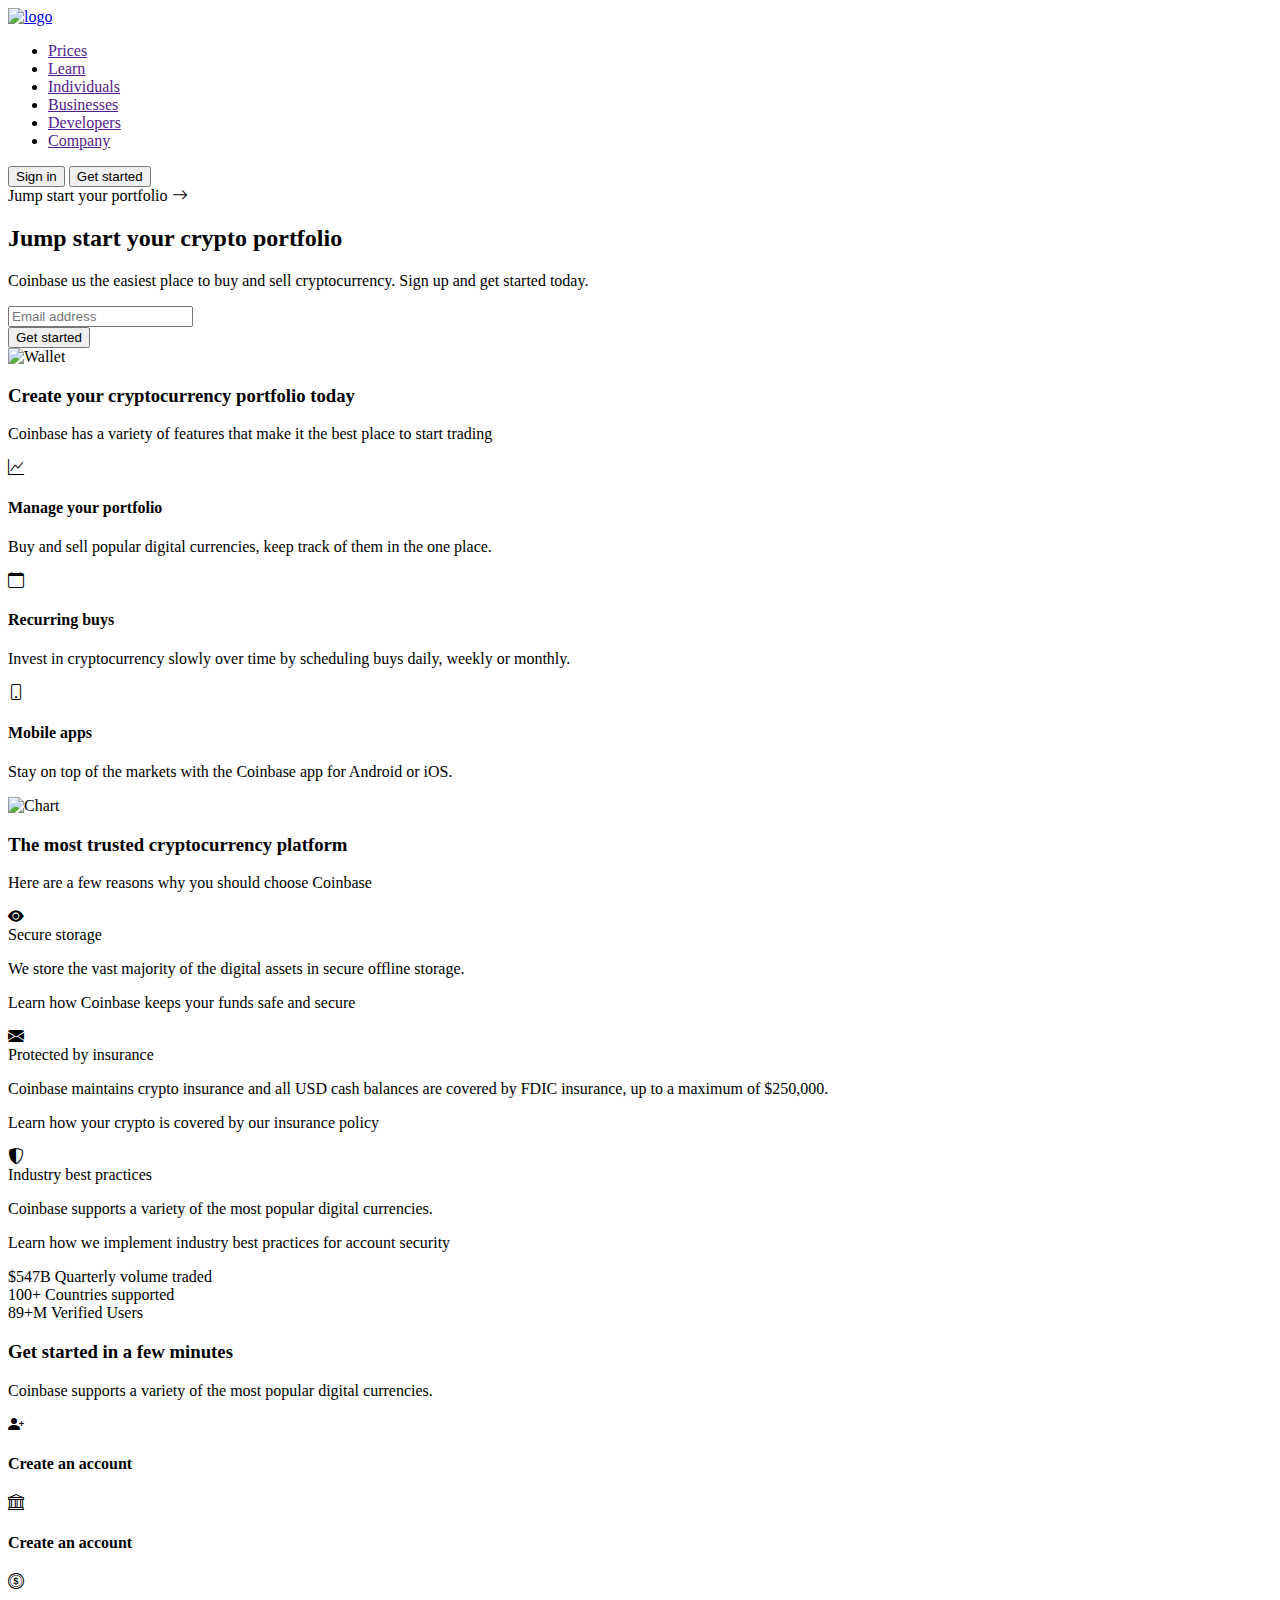
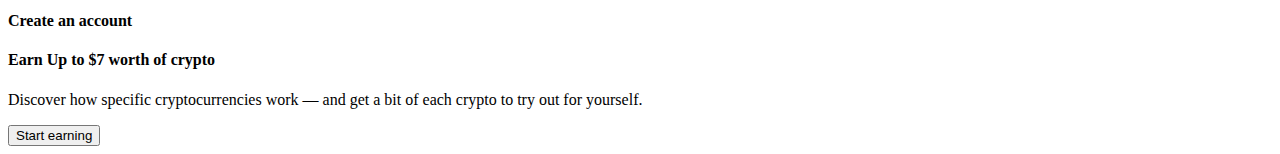
==== index.html @ c85ccbda "deploy fix" ====
<!DOCTYPE html>
<html lang="en">
<head>
    <meta charset="UTF-8">
    <meta http-equiv="X-UA-Compatible" content="IE=edge">
    <meta name="viewport" content="width=device-width, initial-scale=1.0">
    <link href="https://cdn.jsdelivr.net/npm/bootstrap@5.0.2/dist/css/bootstrap.min.css" rel="stylesheet" integrity="sha384-EVSTQN3/azprG1Anm3QDgpJLIm9Nao0Yz1ztcQTwFspd3yD65VohhpuuCOmLASjC" crossorigin="anonymous">
    <link rel="stylesheet" href="https://cdn.jsdelivr.net/npm/bootstrap-icons@1.9.1/font/bootstrap-icons.css">
    <link rel="stylesheet" href="./css/style.css">
    <title>Proyecto Final</title>
</head>
<body>
    <nav class="nav">
        <div class="logo">
            <a href="#">
                <img src="./assets/img/Logo 1.png" alt="logo">
            </a>
        </div>
        <div class="menu d-none d-md-block">
            <ul class="main-menu">
                <li><a href="">Prices</a></li>
                <li><a href="">Learn</a></li>
                <li><a href="">Individuals</a></li>
                <li><a href="">Businesses</a></li>
                <li><a href="">Developers</a></li>
                <li><a href="">Company</a></li>
            </ul>
        </div>
        <div class="get-started">
            <button class="btn-sec-s">Sign in</button>
            <button class="btn-main-s">Get started</button>
        </div>
    </nav>

    <section class="sec-home">
        <div class="home-cta">
            <div class="cta-text">
                <span>Jump start your portfolio</span>
                <i class="bi bi-arrow-right"></i>
            </div>
            <h2 class="home-title display-2">Jump start your crypto portfolio</h2>
            <p class="home-description">Coinbase us the easiest place to buy and sell cryptocurrency. Sign up and get started today.</p>
            <div class="lead-magnet row align-items-center">
                <div class="col">
                    <input type="text" class="form-control input-text" placeholder="Email address">
                </div>
                <div class="col input-col">
                    <button class="btn-main">Get started</button>
                </div>
            </div>
        </div>
        <div class="home-img d-none d-md-block">
            <img src="./assets/img/Wallet 1 1.png" alt="Wallet">
        </div>
    </section>
    <section class="sec-features">
        <div class="intro">
            <h3>Create your cryptocurrency portfolio today</h3>
            <p>Coinbase has a variety of features that make it the best place to start trading </p>
        </div>
        <div class="features">
            <div class="text">
                <div class="feature">
                    <span class="icon-sm">
                        <i class="bi bi-graph-up"></i>
                    </span>
                    <div class="description">
                        <h4 class="description-title">Manage your portfolio</h4>
                        <p class="description-text">Buy and sell popular digital currencies, keep track of them in the one place.</p>
                    </div>
                </div>
                <div class="feature">
                    <span class="icon-sm">
                        <i class="bi bi-calendar"></i>
                    </span>
                    <div class="description">
                        <h4 class="description-title">Recurring buys</h4>
                        <p class="description-text">Invest in cryptocurrency slowly over time by scheduling buys daily, weekly or monthly.</p>
                    </div>
                </div>
                <div class="feature">
                    <span class="icon-sm">
                        <i class="bi bi-phone"></i>
                    </span>
                    <div class="description">
                        <h4 class="description-title">Mobile apps</h4>
                        <p class="description-text">Stay on top of the markets with the Coinbase app for Android or iOS.</p>
                    </div>
                </div>
            </div>
            <div class="image d-none d-md-block">
                <img src="./assets/img/Chart 1.png" alt="Chart">
            </div>
        </div>
    </section>
    <section class="sec-benefits">
        <div class="intro">
            <h3>The most trusted cryptocurrency platform </h3>
            <p>Here are a few reasons why you should choose Coinbase</p>
        </div>
        <div class="benefit-card row">
            <div class="benefit col-md">
                <i class="bi bi-eye-fill icon"></i>
                <div class="description">
                    <div class="title">Secure storage</div>
                    <p class="text">We store the vast majority of the digital assets in secure offline storage.</p>
                </div>
                <p class="cta">Learn how Coinbase keeps your funds safe and secure </p>
            </div>
            <div class="benefit col-md">
                <i class="bi bi-envelope-fill icon"></i>
                <div class="description">
                    <div class="title">Protected by insurance</div>
                    <p class="text">Coinbase maintains crypto insurance and all USD cash balances are covered by FDIC insurance, up to a maximum of $250,000.</p>
                </div>
                <p class="cta">Learn how your crypto is covered by our insurance policy</p>
            </div>
            <div class="benefit col-md">
                <i class="bi bi-shield-shaded icon"></i>
                <div class="description">
                    <div class="title">Industry best practices</div>
                    <p class="text">Coinbase supports a variety of the most popular digital currencies.</p>
                </div>
                <p class="cta">Learn how we implement industry best practices for account security</p>
            </div>
        </div>
    </section>
    <section class="sec-kpis row">
        <div class="kpi col-md">
            <span class="number">$547B</span>
            <span class="desc">Quarterly volume traded</span>
        </div>
        <div class="kpi col-md">
            <span class="number">100+</span>
            <span class="desc">Countries supported</span>
        </div>
        <div class="kpi col-md">
            <span class="number">89+M</span>
            <span class="desc">Verified Users</span>
        </div>
    </section>
    <section class="sec-onboarding">
        <div class="intro">
            <h3>Get started in a few minutes </h3>
            <p>Coinbase supports a variety of the most popular digital currencies.</p>
        </div>
        <div class="steps">
            <div class="icon-desc">
                <i class="bi bi-person-plus-fill icon"></i>
                <h4 class="title">
                    Create an account
                </h4>
            </div>
            <div class="step-separator"></div>
            <div class="icon-desc">
                <i class="bi bi-bank icon"></i>
                <h4 class="title">
                    Create an account
                </h4>
            </div>
            <div class="step-separator"></div>
            <div class="icon-desc">
                <i class="bi bi-coin icon"></i>
                <h4 class="title">
                    Create an account
                </h4>
            </div>
        </div>
    </section>
    <section class="sec-footer-cta">
        <div class="footer-cta">
            <h4 class="title">Earn Up to $7 worth of crypto</h4>
            <p class="cta-description">Discover how specific cryptocurrencies work — and get a bit of each crypto to try out for yourself.</p>
            <button class="btn-main">Start earning</button>
        </div>
    </section>
</body>
<script src="https://cdn.jsdelivr.net/npm/bootstrap@5.0.2/dist/js/bootstrap.bundle.min.js" integrity="sha384-MrcW6ZMFYlzcLA8Nl+NtUVF0sA7MsXsP1UyJoMp4YLEuNSfAP+JcXn/tWtIaxVXM" crossorigin="anonymous"></script>
</html>
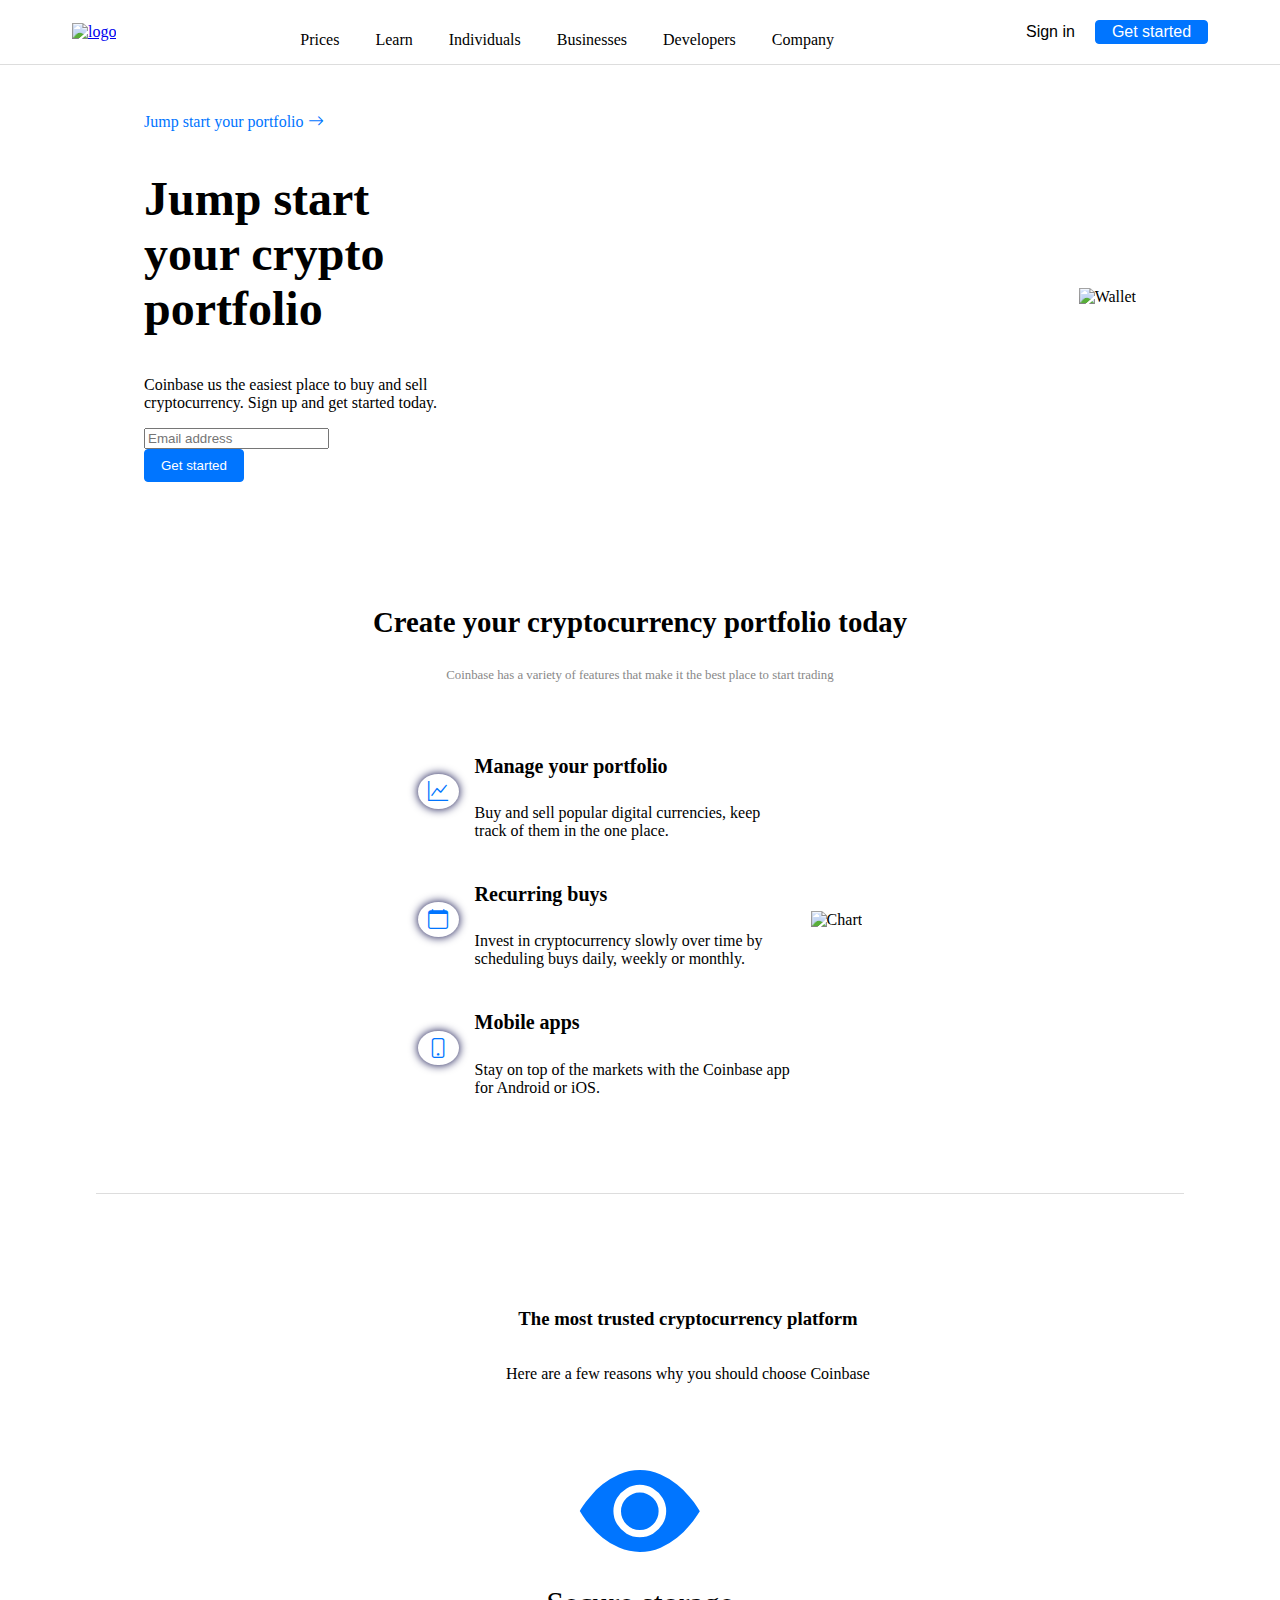
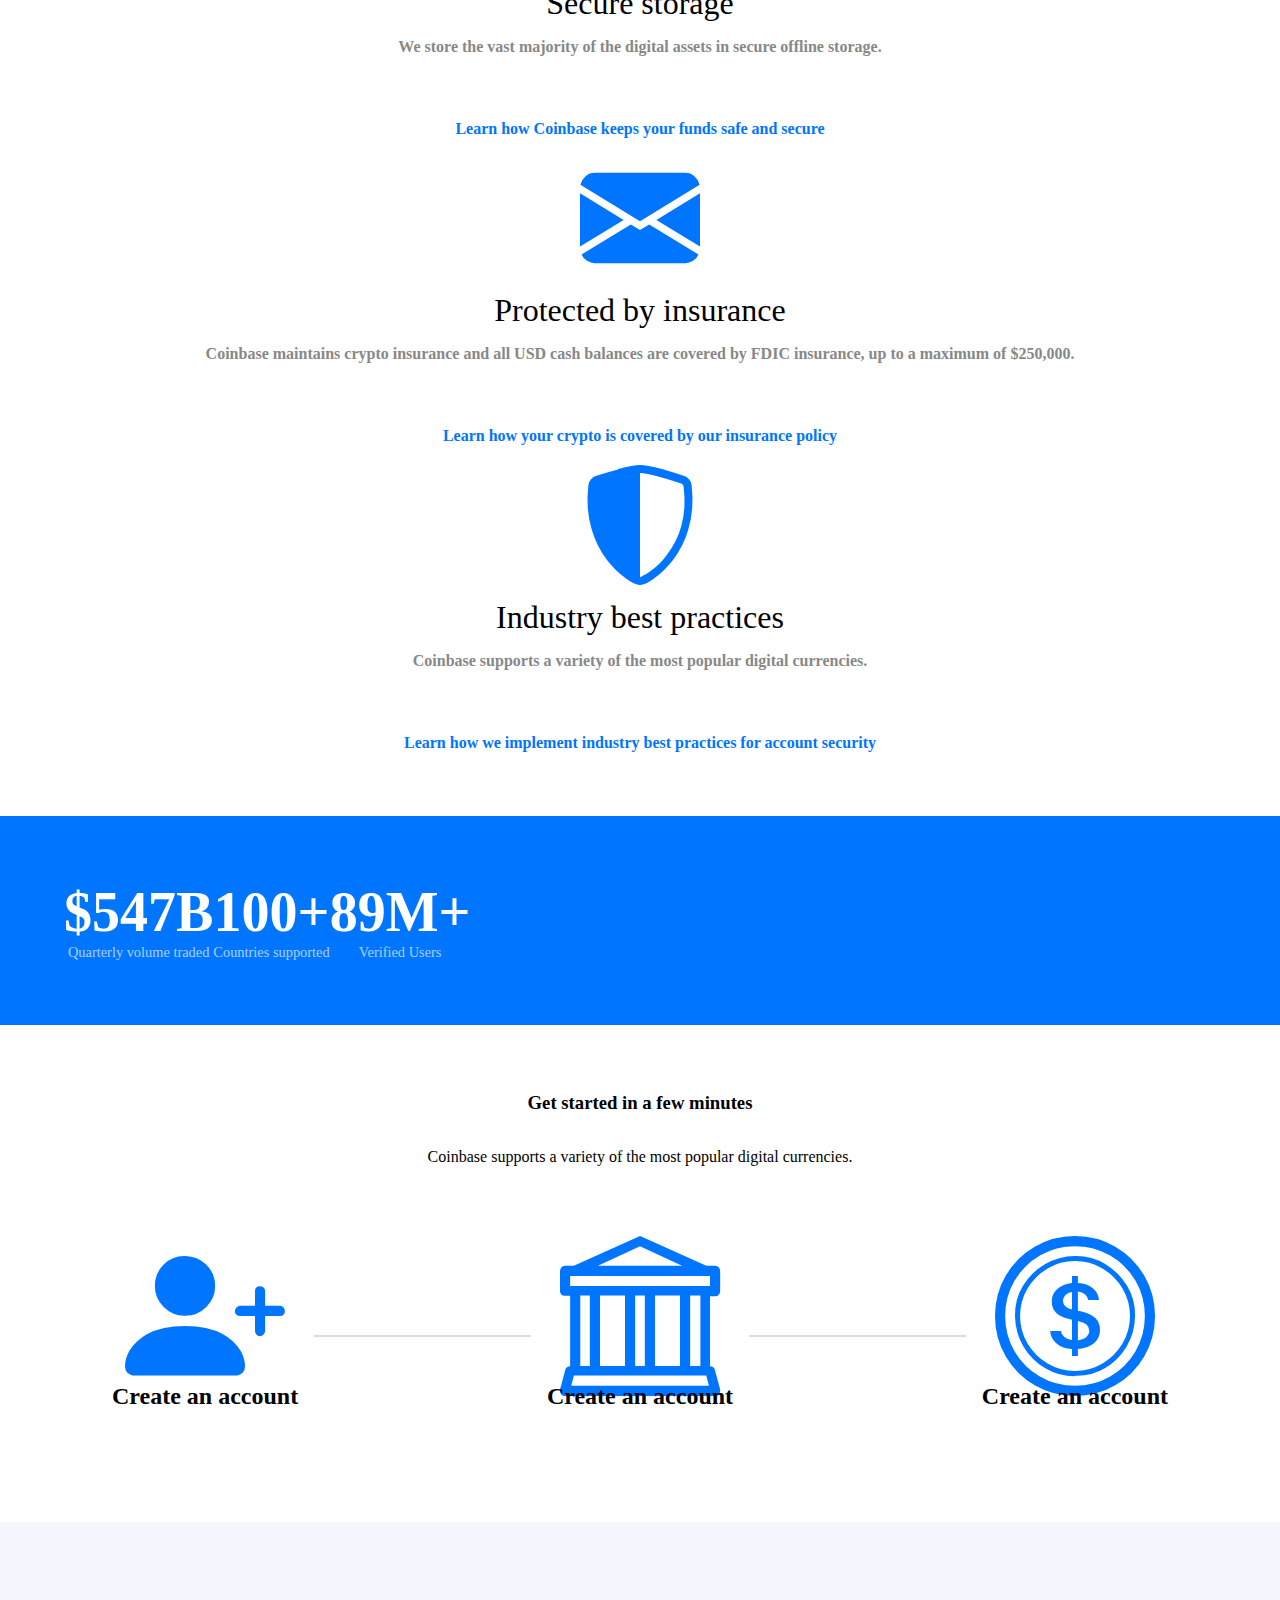
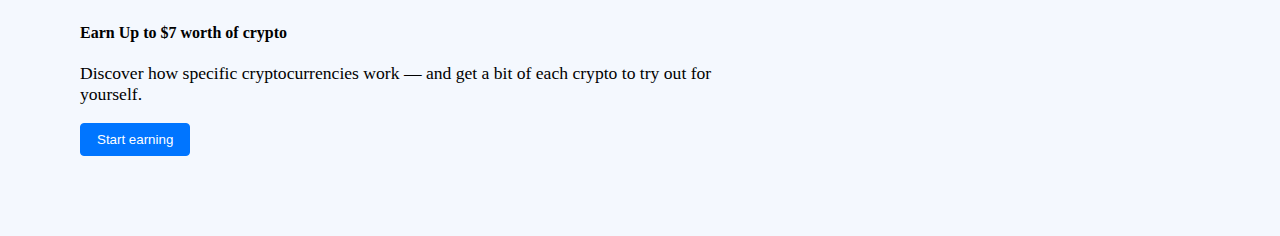
==== commit 87098d69: "Fix de Css" ====
--- a/index.html
+++ b/index.html
@@ -6,7 +6,7 @@
     <meta name="viewport" content="width=device-width, initial-scale=1.0">
     <link href="https://cdn.jsdelivr.net/npm/bootstrap@5.0.2/dist/css/bootstrap.min.css" rel="stylesheet" integrity="sha384-EVSTQN3/azprG1Anm3QDgpJLIm9Nao0Yz1ztcQTwFspd3yD65VohhpuuCOmLASjC" crossorigin="anonymous">
     <link rel="stylesheet" href="https://cdn.jsdelivr.net/npm/bootstrap-icons@1.9.1/font/bootstrap-icons.css">
-    <link rel="stylesheet" href="./css/style.css">
+    <link rel="stylesheet" href="./css/index.css">
     <title>Proyecto Final</title>
 </head>
 <body>
@@ -125,7 +125,7 @@
             </div>
         </div>
     </section>
-    <section class="sec-kpis row">
+    <section class="sec-kpis">
         <div class="kpi col-md">
             <span class="number">$547B</span>
             <span class="desc">Quarterly volume traded</span>
@@ -135,7 +135,7 @@
             <span class="desc">Countries supported</span>
         </div>
         <div class="kpi col-md">
-            <span class="number">89+M</span>
+            <span class="number">89M+</span>
             <span class="desc">Verified Users</span>
         </div>
     </section>
--- a/css/index.css
+++ b/css/index.css
@@ -0,0 +1,288 @@
+.btn-main, .btn-main-s {
+  padding: 0.5rem 1rem;
+  border-radius: 0.25rem;
+  background-color: #0075FF;
+  color: white;
+  border: solid 1px #0075FF;
+}
+.btn-main:hover, .btn-main-s:hover {
+  background-color: white;
+  color: #0075FF;
+}
+.btn-main-s {
+  font-size: 1rem;
+  padding: 0.1rem 1rem;
+}
+
+.btn-sec, .btn-sec-s {
+  padding: 0.5rem 1rem;
+  border-radius: 0.25rem;
+  color: #000;
+  background-color: transparent;
+  border: none;
+}
+.btn-sec:hover, .btn-sec-s:hover {
+  color: #888;
+}
+.btn-sec-s {
+  font-size: 1rem;
+  padding: 0.1rem 1rem;
+}
+
+.main-menu {
+  margin-bottom: 0;
+}
+.main-menu li {
+  font-size: 1rem;
+  list-style: none;
+  display: inline;
+  margin-right: 2rem;
+}
+.main-menu li a {
+  color: #000;
+  text-decoration: none;
+}
+.main-menu li a:hover {
+  text-decoration: underline;
+}
+
+.icon-sm i {
+  font-size: 1.25rem;
+  padding: 0.4rem 0.65rem;
+  color: #0075FF;
+  border-radius: 50%;
+  box-shadow: 0 0 10px #000040;
+}
+
+.benefit {
+  display: flex;
+  flex-direction: column;
+}
+.benefit .icon {
+  color: #0075FF;
+  font-size: 7.5rem;
+  text-align: center;
+}
+.benefit .description .title {
+  font-size: 2rem;
+  text-align: center;
+}
+.benefit .description .text {
+  color: #888;
+  font-weight: 600;
+  text-align: center;
+}
+.benefit .cta {
+  margin-top: 3rem;
+  color: #0075FF;
+  font-weight: 600;
+  text-align: center;
+}
+
+.icon-desc {
+  display: flex;
+  flex-direction: column;
+  align-items: center;
+  justify-content: center;
+}
+.icon-desc .icon {
+  color: #0075FF;
+  font-size: 10rem;
+  padding: 0%;
+}
+.icon-desc .title {
+  margin-top: -2rem;
+  font-size: 1.5rem;
+  font-weight: 600;
+}
+
+html {
+  width: 100%;
+}
+
+body {
+  padding: 0;
+  margin: 0;
+}
+
+.nav {
+  display: flex;
+  justify-content: space-around;
+  align-items: center;
+  width: 100%;
+  height: 4rem;
+  border-bottom: solid 1px #ddd;
+}
+
+.logo a img {
+  max-width: 7rem;
+}
+
+.sec-home {
+  display: flex;
+  align-items: center;
+  width: 100%;
+  max-width: 992px;
+  margin: auto;
+  padding: 3rem;
+}
+.sec-home .home-cta {
+  flex: 1;
+}
+.sec-home .home-cta .cta-text {
+  color: #0075FF;
+}
+.sec-home .home-cta .home-title {
+  width: 20rem;
+  font-size: 3rem;
+}
+.sec-home .home-cta .home-description {
+  width: 300px;
+}
+.sec-home .home-cta .lead-magnet .input-col {
+  max-width: 200px;
+}
+
+.sec-features, .sec-onboarding .intro, .sec-benefits .intro {
+  width: 100%;
+  max-width: 992px;
+  margin: auto;
+  padding: 3rem;
+  display: flex;
+  flex-direction: column;
+  align-items: center;
+}
+.sec-features .intro, .sec-onboarding .intro .intro, .sec-benefits .intro .intro {
+  text-align: center;
+}
+.sec-features .intro h3, .sec-onboarding .intro .intro h3, .sec-benefits .intro .intro h3 {
+  font-size: 1.8rem;
+}
+.sec-features .intro p, .sec-onboarding .intro .intro p, .sec-benefits .intro .intro p {
+  font-size: 0.8rem;
+  color: #888;
+}
+.sec-features .features, .sec-onboarding .intro .features, .sec-benefits .intro .features {
+  display: flex;
+  gap: 1rem;
+  align-items: center;
+}
+.sec-features .features .text, .sec-onboarding .intro .features .text, .sec-benefits .intro .features .text {
+  padding: 2rem 0;
+  flex: 1;
+}
+.sec-features .features .text .feature, .sec-onboarding .intro .features .text .feature, .sec-benefits .intro .features .text .feature {
+  display: flex;
+  flex-direction: row;
+  align-items: center;
+}
+.sec-features .features .text .feature .description, .sec-onboarding .intro .features .text .feature .description, .sec-benefits .intro .features .text .feature .description {
+  margin-left: 1rem;
+  max-width: 20rem;
+}
+.sec-features .features .text .feature .description .description-title, .sec-onboarding .intro .features .text .feature .description .description-title, .sec-benefits .intro .features .text .feature .description .description-title {
+  font-size: 1.25rem;
+}
+.sec-features .features .text .feature .description .description-text, .sec-onboarding .intro .features .text .feature .description .description-text, .sec-benefits .intro .features .text .feature .description .description-text {
+  font-size: 1rem;
+}
+.sec-features .features .image, .sec-onboarding .intro .features .image, .sec-benefits .intro .features .image {
+  max-width: 20rem;
+}
+
+.sec-benefits {
+  border-top: 1px solid #ddd;
+  width: 100%;
+  max-width: 992px;
+  margin: auto;
+  padding: 3rem;
+}
+.sec-benefits .benefit-cards {
+  width: 100%;
+  padding: 0 2rem 2rem 2rem;
+}
+
+.sec-kpis {
+  width: 100%;
+  display: flex;
+  background-color: #0075FF;
+  color: white;
+  padding: 4rem;
+}
+.sec-kpis .kpi {
+  display: flex;
+  flex-direction: column;
+  align-items: center;
+}
+.sec-kpis .kpi .number {
+  font-size: 3.5rem;
+  font-weight: 600;
+}
+.sec-kpis .kpi .desc {
+  font-size: 0.9rem;
+  color: rgba(255, 255, 255, 0.6666666667);
+}
+
+.sec-onboarding .steps {
+  padding: 0 7rem 5rem 7rem;
+  display: flex;
+  align-items: center;
+  justify-content: center;
+}
+.sec-onboarding .steps .step-separator {
+  flex: 1;
+  border-top: 2px solid #ddd;
+  margin: 0 1rem;
+}
+
+.sec-footer-cta {
+  width: 100%;
+  background-color: #f4f8fe;
+  padding: 5rem;
+  background-image: url("../assets/img/bg 1.png");
+  background-repeat: no-repeat;
+  background-position: 100%;
+}
+.sec-footer-cta .footer-cta {
+  width: 50%;
+}
+.sec-footer-cta .footer-cta .cta-title {
+  font-size: 2rem;
+}
+.sec-footer-cta .footer-cta .cta-description {
+  font-size: 1.1rem;
+}
+
+@media (max-width: 768px) {
+  .sec-onboarding .steps {
+    flex-direction: column;
+  }
+  .sec-onboarding .steps .icon-desc .title {
+    text-align: center;
+  }
+  .sec-footer-cta {
+    background-image: none;
+  }
+  .sec-footer-cta .footer-cta {
+    width: 100%;
+    text-align: center;
+  }
+  .sec-benefits .intro {
+    text-align: center;
+  }
+  .sec-benefits .intro h3 {
+    font-size: 2rem;
+  }
+  .sec-features .intro h3, .sec-benefits .intro .intro h3, .sec-onboarding .intro .intro h3 {
+    font-size: 2rem;
+  }
+  .sec-features .intro p, .sec-benefits .intro .intro p, .sec-onboarding .intro .intro p {
+    font-size: 1rem;
+  }
+  .sec-kpis {
+    display: flex;
+    flex-direction: column;
+  }
+}
+
+/*# sourceMappingURL=index.css.map */
